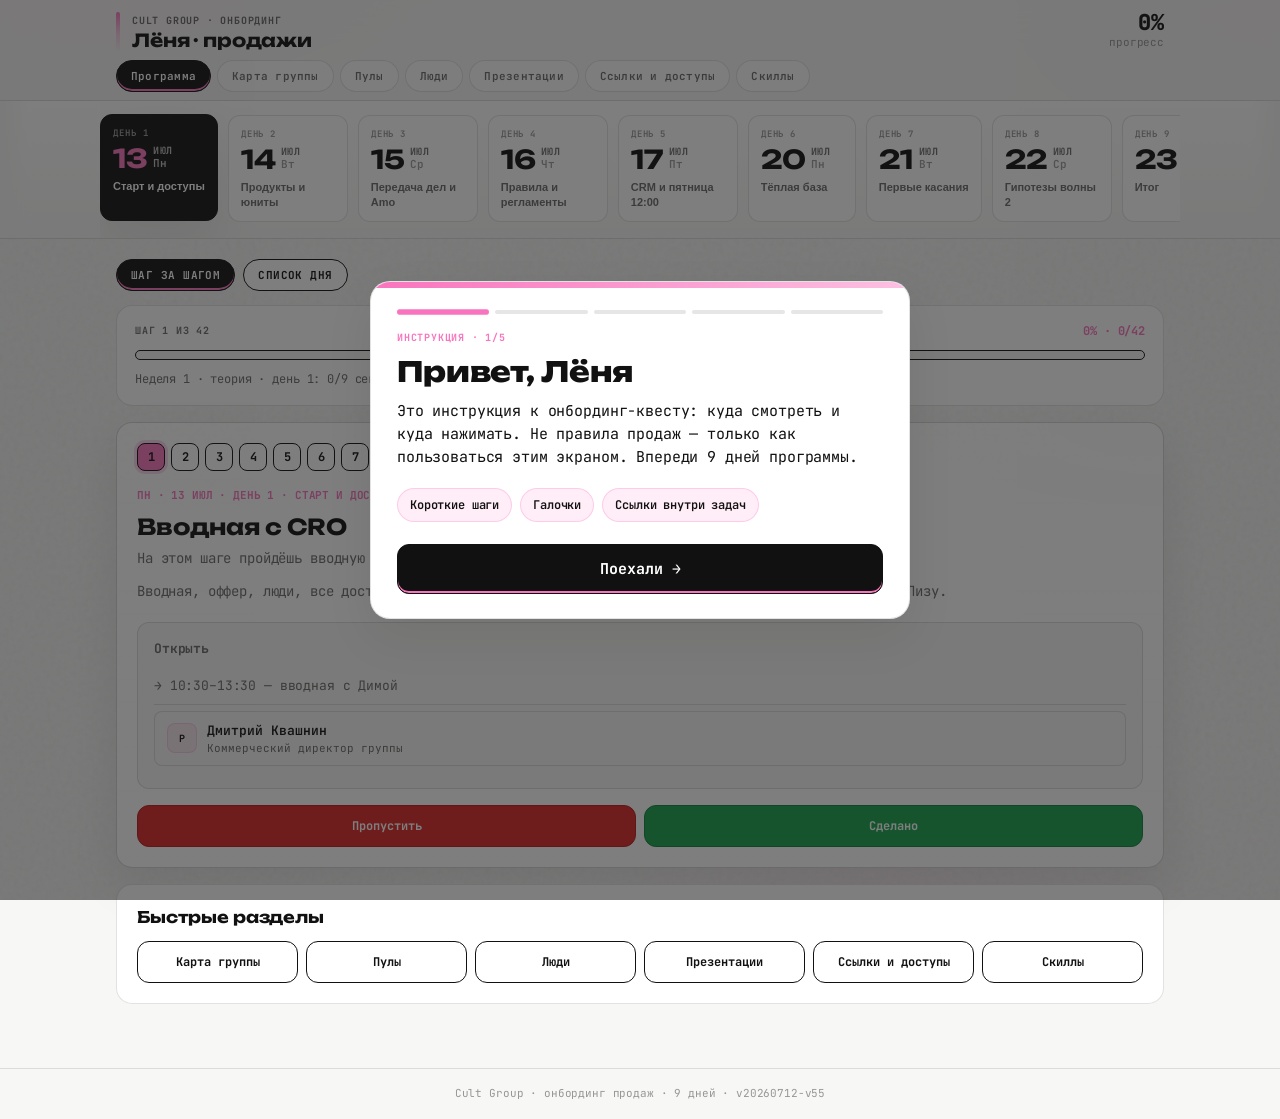
==== onboarding-leonid/index.html @ 23785da3 "Deploy Leonid sales onboarding quest (2026-07-12) Onboarding quest update — program, context, pools," ====
<!doctype html>
<html lang="ru">
<head>
  <meta charset="UTF-8" />
  <meta name="viewport" content="width=device-width, initial-scale=1" />
  <meta http-equiv="Cache-Control" content="no-cache, no-store, must-revalidate" />
  <title>Cult Group — онбординг продаж</title>
  <meta name="description" content="Онбординг продаж Cult Group: программа по дням, карта группы, люди, чаты, презентации." />
  <link rel="preconnect" href="https://fonts.googleapis.com" />
  <link rel="preconnect" href="https://fonts.gstatic.com" crossorigin />
  <link href="https://fonts.googleapis.com/css2?family=JetBrains+Mono:wght@400;500;600;700;800&family=Unbounded:wght@500;700;800&display=swap" rel="stylesheet" />
  <link rel="stylesheet" href="styles.css?v=20260712-v45" />
</head>
<body>
  <div id="loadError" class="load-error" hidden>
    Не удалось загрузить данные. Обнови страницу (Cmd+Shift+R) или напиши Диме.
  </div>

  <header class="top-bar">
    <div class="top-inner">
      <div class="brand">
        <div class="brand-gradient"></div>
        <div>
          <span class="mono-tag">Cult Group · онбординг</span>
          <h1 class="brand-title">Леонид · продажи</h1>
        </div>
      </div>
      <div class="xp-block">
        <div class="xp-num" id="xpNum">0%</div>
        <div class="xp-label">прогресс</div>
      </div>
    </div>

    <nav class="main-nav" id="mainNav" aria-label="Разделы">
      <button type="button" data-view="program" class="nav-tab active">Программа</button>
      <button type="button" data-view="map" class="nav-tab">Карта группы</button>
      <button type="button" data-view="pools" class="nav-tab">Пулы</button>
      <button type="button" data-view="people" class="nav-tab">Люди</button>
      <button type="button" data-view="decks" class="nav-tab">Презентации</button>
      <button type="button" data-view="access" class="nav-tab">Ссылки и доступы</button>
      <button type="button" data-view="skills" class="nav-tab">Скиллы</button>
    </nav>

    <div class="day-nav-wrap" id="dayNavWrap">
      <div class="day-nav" id="dayNav" aria-label="Дни программы"></div>
    </div>
  </header>

  <main class="shell" id="mainContent"></main>

  <footer class="site-footer">
    <span id="footerNote">Cult Group · v20260712-v45</span>
  </footer>

  <div class="welcome-backdrop" id="welcomeBackdrop" hidden aria-hidden="true">
    <div class="welcome-card" role="dialog" aria-labelledby="welcomeTitle" aria-describedby="welcomeBody">
      <div class="welcome-gradient"></div>
      <div class="welcome-progress" id="welcomeProgress" aria-hidden="true"></div>
      <div id="welcomeBody"></div>
      <div class="welcome-nav">
        <button type="button" class="btn welcome-back" id="welcomeBack" hidden>← Назад</button>
        <button type="button" class="btn primary welcome-go" id="welcomeGo">Поехали →</button>
      </div>
    </div>
  </div>

  <div class="modal-backdrop" id="modalBackdrop" hidden aria-hidden="true">
    <div class="modal" role="dialog" aria-modal="true" id="personModal">
      <button type="button" class="modal-close" id="modalClose" aria-label="Закрыть">×</button>
      <div id="modalBody"></div>
    </div>
  </div>

  <script src="app.js?v=20260712-v45"></script>
</body>
</html>
---- onboarding-leonid/styles.css ----
:root {
  /* Cult Group deck tokens → product UI */
  --bg: #F7F7F6;
  --ivory: #F7F7F6;
  --white: #FFFFFF;
  --graphite: #111111;
  --ink: #111111;
  --muted: rgba(17, 17, 17, 0.62);
  --tertiary: rgba(17, 17, 17, 0.42);
  --border: rgba(17, 17, 17, 0.12);
  --accent: #F974BE;
  --accent-soft: rgba(249, 116, 190, 0.12);
  --accent-mid: rgba(249, 116, 190, 0.28);
  --accent-glow: rgba(249, 116, 190, 0.22);
  /* legacy aliases → always Cult pink (not lime/purple) */
  --lime: var(--accent);
  --lavender: var(--accent);
  --ok: #1F7A4C;
  --ok-soft: rgba(31, 122, 76, 0.12);
  --warn: #9A3412;
  --shadow: 0 18px 48px rgba(17, 17, 17, 0.08);
  --shadow-sm: 0 6px 20px rgba(17, 17, 17, 0.06);
  --shadow-press: 0 2px 8px rgba(17, 17, 17, 0.08);
  --radius: 16px;
  --radius-sm: 12px;
  --ease: cubic-bezier(0.22, 1, 0.36, 1);
  --font-display: Unbounded, system-ui, sans-serif;
  --font-ui: "JetBrains Mono", ui-monospace, monospace;
}

*, *::before, *::after { box-sizing: border-box; }
html, body { margin: 0; padding: 0; }
html { scroll-behavior: smooth; }
body {
  font-family: var(--font-ui);
  font-size: 14px;
  letter-spacing: -0.01em;
  background: var(--bg);
  color: var(--ink);
  line-height: 1.55;
  min-height: 100vh;
  -webkit-font-smoothing: antialiased;
  text-rendering: optimizeLegibility;
  position: relative;
}
body::before {
  content: "";
  position: fixed;
  inset: 0;
  pointer-events: none;
  z-index: 0;
  background:
    radial-gradient(900px 480px at 8% -10%, var(--accent-glow), transparent 55%),
    radial-gradient(700px 420px at 100% 0%, rgba(249, 116, 190, 0.14), transparent 50%),
    radial-gradient(600px 400px at 70% 100%, rgba(249, 116, 190, 0.08), transparent 55%);
}
body::after {
  content: "";
  position: fixed;
  inset: 0;
  pointer-events: none;
  z-index: 0;
  opacity: 0.16;
  background-image: url("data:image/svg+xml,%3Csvg viewBox='0 0 200 200' xmlns='http://www.w3.org/2000/svg'%3E%3Cfilter id='n'%3E%3CfeTurbulence type='fractalNoise' baseFrequency='0.85' numOctaves='3' stitchTiles='stitch'/%3E%3C/filter%3E%3Crect width='100%25' height='100%25' filter='url(%23n)' opacity='0.55'/%3E%3C/svg%3E");
  mix-blend-mode: multiply;
}
.top-bar, .shell, .site-footer, .welcome-backdrop, .modal-backdrop, .load-error {
  position: relative;
  z-index: 1;
}
.shell { z-index: 1; }
.top-bar { z-index: 100; }

.mono-tag {
  font-family: var(--font-ui);
  font-size: 10px;
  font-weight: 700;
  text-transform: uppercase;
  letter-spacing: 0.08em;
  color: var(--muted);
}

.load-error {
  background: #FEE2E2;
  border-bottom: 1px solid #FECACA;
  padding: 12px 16px;
  font-size: 13px;
  text-align: center;
}

.top-bar {
  position: sticky;
  top: 0;
  z-index: 100;
  background: rgba(247, 247, 246, 0.82);
  backdrop-filter: blur(16px) saturate(1.2);
  -webkit-backdrop-filter: blur(16px) saturate(1.2);
  border-bottom: 1px solid var(--border);
  transition: box-shadow 0.2s var(--ease);
}
.top-bar.is-compact {
  box-shadow: 0 8px 24px rgba(17, 17, 17, 0.06);
}

.top-inner {
  max-width: 1080px;
  margin: 0 auto;
  padding: 12px 16px 8px;
  display: flex;
  justify-content: space-between;
  align-items: center;
  gap: 12px;
  transition: padding 0.22s var(--ease);
}

.brand { display: flex; gap: 12px; align-items: center; min-width: 0; }
.brand-gradient {
  width: 4px;
  height: 40px;
  border-radius: 4px;
  background: linear-gradient(180deg, var(--accent), rgba(249,116,190,0.35), transparent);
  flex-shrink: 0;
  transition: height 0.22s var(--ease);
}
.brand .mono-tag {
  transition: opacity 0.18s var(--ease), max-height 0.18s var(--ease), margin 0.18s var(--ease);
  display: block;
  max-height: 20px;
  overflow: hidden;
}
.brand-title {
  font-family: var(--font-display);
  font-size: clamp(15px, 3.2vw, 18px);
  font-weight: 700;
  margin: 2px 0 0;
  line-height: 1.15;
  transition: font-size 0.22s var(--ease), margin 0.22s var(--ease);
}

.xp-block { text-align: right; flex-shrink: 0; }
.xp-num {
  font-family: var(--font-ui);
  font-size: 22px;
  font-weight: 800;
  line-height: 1;
  transition: font-size 0.22s var(--ease);
}
.xp-label {
  font-size: 11px;
  color: var(--tertiary);
  transition: opacity 0.18s var(--ease), max-height 0.18s var(--ease);
  max-height: 18px;
  overflow: hidden;
}

.main-nav {
  max-width: 1080px;
  margin: 0 auto;
  padding: 0 16px 8px;
  display: flex;
  gap: 6px;
  overflow-x: auto;
  scrollbar-width: none;
  transition: padding 0.22s var(--ease);
}
.main-nav::-webkit-scrollbar { display: none; }

.nav-tab {
  flex-shrink: 0;
  border: 1px solid var(--border);
  background: rgba(255,255,255,0.72);
  color: var(--muted);
  padding: 8px 14px;
  border-radius: 999px;
  font-size: 11px;
  font-weight: 600;
  font-family: var(--font-ui);
  letter-spacing: 0.02em;
  cursor: pointer;
  transition: transform 0.16s var(--ease), box-shadow 0.16s var(--ease), background 0.16s var(--ease), padding 0.22s var(--ease);
}
.nav-tab:hover {
  transform: translateY(-1px);
  box-shadow: var(--shadow-sm);
  border-color: rgba(17,17,17,0.28);
}
.nav-tab:active { transform: translateY(0) scale(0.98); }
.nav-tab.active {
  background: var(--graphite);
  color: var(--white);
  border-color: var(--graphite);
  box-shadow: inset 0 -2px 0 var(--accent);
}

.day-nav-wrap {
  border-top: 1px solid var(--border);
  background: linear-gradient(180deg, var(--white) 0%, var(--ivory) 100%);
  position: relative;
  max-height: 140px;
  opacity: 1;
  overflow: hidden;
  transition: max-height 0.28s var(--ease), opacity 0.2s var(--ease), border-color 0.2s var(--ease);
}
.day-nav-wrap::before,
.day-nav-wrap::after {
  content: "";
  position: absolute;
  top: 0;
  bottom: 0;
  width: 28px;
  z-index: 2;
  pointer-events: none;
}
.day-nav-wrap::before {
  left: 0;
  background: linear-gradient(90deg, var(--ivory) 0%, transparent 100%);
}
.day-nav-wrap::after {
  right: 0;
  background: linear-gradient(270deg, var(--ivory) 0%, transparent 100%);
}
.day-nav-wrap[hidden] {
  display: none !important;
}
.top-bar.is-compact .day-nav-wrap:not([hidden]) {
  max-height: 0;
  opacity: 0;
  border-top-color: transparent;
  pointer-events: none;
}
.top-bar.is-compact .top-inner {
  padding: 6px 16px 2px;
}
.top-bar.is-compact .brand .mono-tag,
.top-bar.is-compact .xp-label {
  max-height: 0;
  opacity: 0;
  margin: 0;
}
.top-bar.is-compact .brand-title {
  font-size: 13px;
  margin: 0;
}
.top-bar.is-compact .brand-gradient {
  height: 18px;
}
.top-bar.is-compact .xp-num {
  font-size: 15px;
}
.top-bar.is-compact .main-nav {
  padding: 0 16px 8px;
}
.top-bar.is-compact .nav-tab {
  padding: 6px 11px;
}
.day-nav-wrap::before,
.day-nav-wrap::after {
  content: "";
  position: absolute;
  top: 0;
  bottom: 0;
  width: 28px;
  z-index: 2;
  pointer-events: none;
}
.day-nav-wrap::before {
  left: 0;
  background: linear-gradient(90deg, var(--ivory) 0%, transparent 100%);
}
.day-nav-wrap::after {
  right: 0;
  background: linear-gradient(270deg, var(--ivory) 0%, transparent 100%);
}
.day-nav {
  max-width: 1080px;
  margin: 0 auto;
  padding: 14px 16px 16px;
  display: flex;
  gap: 10px;
  overflow-x: auto;
  scroll-snap-type: x proximity;
  scrollbar-width: none;
  -webkit-overflow-scrolling: touch;
}
.day-nav::-webkit-scrollbar { display: none; }

.day-pill {
  position: relative;
  flex-shrink: 0;
  display: flex;
  flex-direction: column;
  align-items: flex-start;
  gap: 0;
  min-width: 108px;
  max-width: 120px;
  padding: 12px 12px 11px;
  border: 1px solid var(--border);
  border-radius: var(--radius-sm);
  background: var(--white);
  cursor: pointer;
  text-align: left;
  scroll-snap-align: start;
  transition: transform 0.14s ease, box-shadow 0.14s ease, border-color 0.14s ease, background 0.14s ease;
}
.day-pill:hover {
  transform: translateY(-2px);
  box-shadow: var(--shadow-sm);
  border-color: rgba(17,17,17,0.28);
}
.day-pill:focus-visible {
  outline: 2px solid var(--accent);
  outline-offset: 2px;
}
.day-pill.active {
  border-color: var(--graphite);
  background: var(--graphite);
  box-shadow: var(--shadow);
  transform: translateY(-1px);
}
.day-pill.done:not(.active) {
  border-color: color-mix(in srgb, var(--lavender) 35%, var(--border));
  background: color-mix(in srgb, var(--lavender) 6%, var(--white));
}
.day-pill-kicker {
  font-family: var(--font-ui);
  font-size: 9px;
  font-weight: 700;
  text-transform: uppercase;
  letter-spacing: 0.1em;
  color: var(--tertiary);
  margin-bottom: 6px;
}
.day-pill-date-row {
  display: flex;
  align-items: flex-end;
  gap: 6px;
  margin-bottom: 8px;
}
.day-pill-day-num {
  font-family: var(--font-display);
  font-size: 26px;
  font-weight: 700;
  line-height: 1;
  letter-spacing: -0.04em;
  color: var(--graphite);
}
.day-pill-date-meta {
  display: flex;
  flex-direction: column;
  gap: 1px;
  padding-bottom: 2px;
}
.day-pill-month {
  font-family: var(--font-ui);
  font-size: 10px;
  font-weight: 700;
  text-transform: uppercase;
  letter-spacing: 0.06em;
  color: var(--muted);
  line-height: 1.1;
}
.day-pill-weekday {
  font-family: var(--font-ui);
  font-size: 11px;
  font-weight: 600;
  color: var(--tertiary);
  line-height: 1.1;
}
.day-pill-label {
  font-size: 11px;
  font-weight: 600;
  color: var(--muted);
  line-height: 1.35;
  display: -webkit-box;
  -webkit-line-clamp: 2;
  -webkit-box-orient: vertical;
  overflow: hidden;
  width: 100%;
}
.day-pill-check {
  position: absolute;
  top: 8px;
  right: 8px;
  width: 18px;
  height: 18px;
  border-radius: 999px;
  background: var(--lavender);
  color: var(--white);
  font-size: 10px;
  font-weight: 800;
  line-height: 18px;
  text-align: center;
}
.day-pill.active .day-pill-kicker { color: color-mix(in srgb, var(--white) 55%, transparent); }
.day-pill.active .day-pill-day-num { color: var(--accent); }
.day-pill.active .day-pill-month,
.day-pill.active .day-pill-weekday { color: color-mix(in srgb, var(--white) 72%, transparent); }
.day-pill.active .day-pill-label { color: var(--white); }
.day-pill.active .day-pill-check {
  background: var(--accent);
  color: var(--white);
}
.day-pill.done:not(.active) .day-pill-day-num { color: color-mix(in srgb, var(--lavender) 80%, var(--graphite)); }

@media (max-width: 640px) {
  .day-pill {
    min-width: 96px;
    max-width: 104px;
    padding: 10px 10px 9px;
  }
  .day-pill-day-num { font-size: 22px; }
}

.shell {
  max-width: 1080px;
  margin: 0 auto;
  padding: 20px 16px 48px;
}

.card {
  background: var(--white);
  border: 1px solid var(--border);
  border-radius: var(--radius);
  padding: 20px;
  margin-bottom: 16px;
  transition: box-shadow 0.2s var(--ease), border-color 0.2s var(--ease);
}
.card-hero {
  border-color: rgba(17,17,17,0.18);
  box-shadow: var(--shadow);
  background:
    linear-gradient(180deg, rgba(255,255,255,0.92), var(--white)),
    radial-gradient(520px 180px at 100% 0%, var(--accent-soft), transparent 60%);
}
.card-title {
  font-family: var(--font-display);
  font-size: clamp(18px, 4vw, 22px);
  font-weight: 700;
  margin: 0 0 8px;
  line-height: 1.2;
}
.card-meta {
  font-family: var(--font-ui);
  font-size: 11px;
  font-weight: 700;
  color: var(--lavender);
  text-transform: uppercase;
  margin-bottom: 10px;
}
.card-intro { font-size: 14px; color: var(--muted); margin: 0 0 20px; }

.task-item {
  border: 1px solid var(--border);
  border-radius: var(--radius-sm);
  margin-bottom: 10px;
  overflow: hidden;
  background: var(--ivory);
}
.task-item.open { border-color: var(--graphite); }
.task-item.done { opacity: 0.72; }

.task-head {
  display: flex;
  align-items: flex-start;
  gap: 12px;
  padding: 14px 16px;
  cursor: pointer;
}
.task-head input[type="checkbox"] {
  margin-top: 3px;
  width: 18px;
  height: 18px;
  accent-color: var(--graphite);
  cursor: pointer;
  flex-shrink: 0;
}
.task-text { flex: 1; font-size: 14px; font-weight: 500; }
.task-item.done .task-text { text-decoration: line-through; color: var(--tertiary); }
.task-chevron {
  font-size: 11px;
  font-family: var(--font-ui);
  color: var(--lavender);
  transition: transform 0.2s;
  padding-top: 2px;
  white-space: nowrap;
  flex-shrink: 0;
}
.task-item.open .task-chevron { transform: rotate(180deg); }

.task-path {
  display: none;
  padding: 0 16px 16px 46px;
  border-top: 1px dashed var(--border);
  background: var(--white);
}
.task-item.open .task-path { display: block; }

.path-step {
  font-size: 13px;
  color: var(--muted);
  padding: 8px 0;
  border-bottom: 1px solid var(--border);
}

.path-link {
  display: flex;
  align-items: center;
  gap: 10px;
  padding: 10px 12px;
  margin: 6px 0;
  border: 1px solid var(--border);
  border-radius: 8px;
  background: var(--ivory);
  text-decoration: none;
  color: var(--graphite);
  font-size: 13px;
  font-weight: 600;
  transition: transform 0.1s, box-shadow 0.1s;
  cursor: pointer;
  width: 100%;
  text-align: left;
  font-family: inherit;
}
.path-link:hover {
  transform: translateY(-1px);
  box-shadow: var(--shadow-sm);
  border-color: rgba(17,17,17,0.28);
}
.path-link:active { transform: scale(0.99); }
.path-link .icon {
  width: 30px;
  height: 30px;
  border-radius: 8px;
  display: flex;
  align-items: center;
  justify-content: center;
  font-size: 10px;
  font-weight: 700;
  letter-spacing: 0.04em;
  text-transform: uppercase;
  flex-shrink: 0;
  background: var(--accent-soft);
  border: 1px solid var(--accent-mid);
  color: var(--ink);
  font-family: var(--font-ui);
}
.path-link .sub {
  display: block;
  font-size: 11px;
  font-weight: 400;
  color: var(--muted);
  margin-top: 2px;
}

.path-note {
  font-size: 12px;
  color: var(--muted);
  padding: 10px 12px;
  background: var(--accent-soft);
  border: 1px solid var(--accent-mid);
  border-radius: var(--radius-sm);
  margin: 6px 0;
  line-height: 1.45;
}

.nav-row { display: flex; gap: 8px; margin-top: 20px; flex-wrap: wrap; }
.btn {
  flex: 1;
  min-width: 140px;
  border: 1px solid var(--graphite);
  background: var(--white);
  color: var(--graphite);
  padding: 12px 16px;
  font-family: var(--font-ui);
  font-size: 12px;
  font-weight: 700;
  border-radius: var(--radius-sm);
  cursor: pointer;
  transition: transform 0.16s var(--ease), box-shadow 0.16s var(--ease), background 0.16s var(--ease);
}
.btn:hover:not(:disabled) {
  transform: translateY(-1px);
  box-shadow: var(--shadow-sm);
}
.btn:active:not(:disabled) { transform: scale(0.98); }
.btn.primary { background: var(--graphite); color: var(--white); box-shadow: inset 0 -2px 0 var(--accent); }
.btn.primary:hover:not(:disabled) { background: #1a1a1a; }
.btn:disabled { opacity: 0.35; cursor: not-allowed; }

.complete-banner {
  background: var(--accent-soft);
  border: 1px solid var(--accent-mid);
  border-radius: var(--radius-sm);
  padding: 14px;
  font-size: 13px;
  font-weight: 600;
  text-align: center;
  margin-top: 16px;
}

.flow-line {
  font-size: 13px;
  color: var(--muted);
  padding: 12px 16px;
  background: var(--ivory);
  border-radius: var(--radius-sm);
  margin-bottom: 16px;
  border: 1px dashed var(--border);
}

.pillar-grid {
  display: grid;
  grid-template-columns: 1fr;
  gap: 20px;
  margin-bottom: 16px;
}
@media (min-width: 768px) {
  .pillar-grid { grid-template-columns: 1fr 1fr; }
}

.pillar-block {
  border: 1px solid var(--graphite);
  border-radius: var(--radius);
  padding: 18px 16px 14px;
  background: var(--white);
  box-shadow: var(--shadow-sm);
  position: relative;
  overflow: hidden;
}
.pillar-block::before {
  content: "";
  position: absolute;
  top: 0; left: 0; right: 0;
  height: 5px;
  background: var(--pillar-color, var(--accent));
}
.pillar-title {
  font-family: var(--font-display);
  font-size: 16px;
  font-weight: 700;
  margin: 0 0 4px;
}
.pillar-tagline {
  font-family: var(--font-ui);
  font-size: 10px;
  font-weight: 700;
  text-transform: uppercase;
  letter-spacing: 0.06em;
  color: var(--muted);
  margin: 0 0 8px;
}
.pillar-desc { font-size: 12px; color: var(--muted); margin: 0 0 14px; line-height: 1.45; }
.pillar-units { margin-bottom: 8px; }
.pillar-meta {
  font-family: var(--font-ui);
  font-size: 10px;
  color: var(--tertiary);
  margin: 0;
}

.pillar-drive .btn {
  display: inline-flex;
  text-decoration: none;
}
.pillar-drive {
  font-size: 12px;
  margin: 0 0 12px;
}
.pillar-drive a { color: inherit; }
.path-link-tg {
  border-color: rgba(249, 116, 190, 0.45);
  background: rgba(249, 116, 190, 0.08);
}
.pillar-footnote {
  font-size: 11px;
  color: var(--muted);
  margin: 8px 0 0;
  line-height: 1.45;
}
.partner-map-card { margin-top: 16px; }
.map-partner-card { cursor: pointer; }

.org-grid {
  display: grid;
  grid-template-columns: repeat(auto-fill, minmax(150px, 1fr));
  gap: 12px;
  margin-bottom: 16px;
}

.org-unit {
  border: 1px solid var(--graphite);
  border-radius: var(--radius-sm);
  padding: 16px 14px;
  cursor: pointer;
  background: var(--white);
  transition: transform 0.12s, box-shadow 0.12s;
  position: relative;
  overflow: hidden;
}
.org-unit::before {
  content: "";
  position: absolute;
  top: 0; left: 0; right: 0;
  height: 4px;
  background: var(--unit-color, var(--lavender));
}
.org-unit:hover, .org-unit.selected {
  transform: translateY(-2px);
  box-shadow: var(--shadow);
}
.org-unit.selected { background: var(--ivory); }
.org-unit-name {
  font-family: var(--font-display);
  font-size: 13px;
  font-weight: 700;
  margin-bottom: 6px;
}
.org-unit-desc { font-size: 11px; color: var(--muted); line-height: 1.4; }
.org-unit-count {
  font-family: var(--font-ui);
  font-size: 10px;
  font-weight: 700;
  margin-top: 10px;
  color: var(--tertiary);
}

.filter-row { display: flex; gap: 6px; flex-wrap: wrap; margin-bottom: 16px; }
.filter-chip {
  border: 1px solid var(--border);
  background: var(--white);
  padding: 7px 12px;
  border-radius: 999px;
  font-size: 11px;
  font-weight: 600;
  cursor: pointer;
  color: var(--muted);
  font-family: var(--font-ui);
  letter-spacing: 0.02em;
  transition: transform 0.14s var(--ease), background 0.14s var(--ease);
}
.filter-chip:hover { transform: translateY(-1px); }
.filter-chip.active {
  background: var(--graphite);
  color: var(--white);
  border-color: var(--graphite);
}

.people-grid {
  display: grid;
  grid-template-columns: repeat(auto-fill, minmax(240px, 1fr));
  gap: 12px;
}

.person-card {
  border: 1px solid var(--border);
  border-radius: var(--radius-sm);
  padding: 16px;
  background: var(--white);
  cursor: pointer;
  transition: transform 0.12s, box-shadow 0.12s;
  display: flex;
  gap: 12px;
  align-items: flex-start;
}
.person-card:hover {
  transform: translate(-3px, -3px);
  box-shadow: var(--shadow-sm);
  border-color: var(--graphite);
}
.person-avatar {
  width: 44px;
  height: 44px;
  border-radius: 10px;
  background: var(--graphite);
  color: var(--accent);
  font-family: var(--font-ui);
  font-weight: 800;
  font-size: 14px;
  display: flex;
  align-items: center;
  justify-content: center;
  flex-shrink: 0;
}
.person-avatar-img,
.modal-avatar-img {
  width: 44px;
  height: 44px;
  border-radius: 10px;
  object-fit: cover;
  flex-shrink: 0;
  border: 1px solid var(--border);
  background: var(--ivory);
}
.modal-avatar-img {
  width: 56px;
  height: 56px;
  border-radius: 12px;
  margin-bottom: 12px;
}
.person-card.partner .person-avatar { background: var(--muted); color: var(--white); }
.person-name { font-weight: 700; font-size: 14px; margin-bottom: 2px; }
.person-role { font-size: 12px; color: var(--muted); line-height: 1.35; }
.person-card-body { min-width: 0; flex: 1; }
.person-contacts {
  display: flex;
  flex-direction: column;
  align-items: flex-start;
  gap: 4px;
  margin: 8px 0 6px;
}
.person-contact {
  display: inline-flex;
  align-items: center;
  max-width: 100%;
  font-family: var(--font-ui);
  font-size: 11px;
  font-weight: 600;
  line-height: 1.3;
  text-decoration: none;
  border: none;
  background: transparent;
  padding: 0;
  cursor: pointer;
  text-align: left;
  word-break: break-all;
}
.person-contact-email {
  color: var(--graphite);
  border-bottom: 1px dashed rgba(17, 17, 17, 0.35);
}
.person-contact-email:hover,
.person-contact-email.copied {
  color: var(--accent);
  border-bottom-color: var(--accent);
}
.person-contact-tg {
  color: #0A7CFF;
  border-bottom: 1px solid rgba(10, 124, 255, 0.35);
}
.person-contact-tg:hover {
  color: #005ECC;
  border-bottom-color: #005ECC;
}
.person-unit-tag {
  display: inline-block;
  font-family: var(--font-ui);
  font-size: 9px;
  font-weight: 700;
  text-transform: uppercase;
  padding: 3px 6px;
  margin-top: 6px;
  border-radius: 6px;
  border: 1px solid var(--border);
  color: var(--muted);
}
.pools-list {
  margin: 0;
  padding-left: 1.15rem;
  font-size: 14px;
  line-height: 1.55;
}
.pools-list li { margin: 4px 0; }
.pools-agency-label {
  margin: 14px 0 6px;
  font-size: 11px;
  font-weight: 700;
  text-transform: uppercase;
  letter-spacing: 0.06em;
  color: var(--muted);
}
.pools-unit-card .card-intro { margin-bottom: 10px; }

.chat-card {
  border: 1px solid var(--border);
  border-radius: var(--radius-sm);
  padding: 16px;
  margin-bottom: 10px;
  background: var(--white);
}
.chat-card.required { border-left: 4px solid var(--lavender); }
.task-group-heading {
  font-family: var(--font-ui);
  font-size: 11px;
  font-weight: 700;
  letter-spacing: 0.06em;
  text-transform: uppercase;
  color: var(--accent);
  margin: 20px 0 8px;
  padding-top: 4px;
  border-top: 1px dashed var(--border);
}
.task-group-heading:first-of-type { margin-top: 8px; border-top: none; padding-top: 0; }

.excluded-card { border-color: #3f3f46; background: linear-gradient(180deg, #1a1a22 0%, #141418 100%); }
.excluded-intro { font-size: 12px; margin: -4px 0 12px; color: var(--tertiary); }
.excluded-list { margin: 0; padding-left: 1.1rem; font-size: 13px; color: var(--muted); }
.excluded-list li { margin: 6px 0; }
.excluded-list strong { color: var(--text); font-weight: 600; }
.chat-name { font-weight: 700; font-size: 14px; }
.chat-badge {
  font-family: var(--font-ui);
  font-size: 9px;
  font-weight: 700;
  text-transform: uppercase;
  padding: 4px 8px;
  border-radius: 4px;
  background: var(--ivory);
  border: 1px solid var(--border);
  white-space: nowrap;
}
.chat-desc { font-size: 13px; color: var(--muted); margin-bottom: 10px; }
.chat-meta { font-size: 12px; color: var(--tertiary); margin-bottom: 10px; }
.chat-actions { display: flex; gap: 8px; flex-wrap: wrap; }

.deck-card {
  border: 1px solid var(--border);
  border-radius: var(--radius-sm);
  padding: 16px;
  margin-bottom: 10px;
  background: var(--white);
}
.deck-card.live { border-left: 4px solid var(--lime); }
.deck-card.request { border-left: 4px solid var(--accent); }
.deck-title { font-weight: 700; font-size: 15px; margin-bottom: 4px; }
.deck-when { font-size: 13px; color: var(--muted); margin-bottom: 10px; }

.routing-table {
  width: 100%;
  border-collapse: collapse;
  font-size: 13px;
  margin-top: 16px;
}
.routing-table th, .routing-table td {
  border: 1px solid var(--border);
  padding: 10px 12px;
  text-align: left;
}
.routing-table th {
  font-family: var(--font-ui);
  font-size: 10px;
  text-transform: uppercase;
  background: var(--ivory);
}

.modal-backdrop {
  position: fixed;
  inset: 0;
  background: rgba(20, 20, 20, 0.5);
  z-index: 200;
  display: none;
  align-items: flex-end;
  justify-content: center;
  padding: 16px;
  pointer-events: none;
}
.modal-backdrop.is-open {
  display: flex;
  pointer-events: auto;
}
.modal-backdrop[hidden] {
  display: none !important;
  pointer-events: none;
}
@media (min-width: 640px) {
  .modal-backdrop.is-open { align-items: center; }
}
.modal {
  background: var(--white);
  border: 1px solid var(--graphite);
  border-radius: var(--radius);
  box-shadow: var(--shadow);
  max-width: 480px;
  width: 100%;
  max-height: 85vh;
  overflow-y: auto;
  padding: 24px;
  position: relative;
}
.modal-close {
  position: absolute;
  top: 12px;
  right: 12px;
  width: 32px;
  height: 32px;
  border: 1px solid var(--border);
  border-radius: 8px;
  background: var(--ivory);
  font-size: 20px;
  cursor: pointer;
  line-height: 1;
  z-index: 2;
}
.modal-close:hover { background: var(--white); }

.welcome-backdrop {
  position: fixed;
  inset: 0;
  background: rgba(20, 20, 20, 0.55);
  z-index: 300;
  display: none;
  align-items: center;
  justify-content: center;
  padding: 20px 16px;
  pointer-events: none;
}
.welcome-backdrop.is-open {
  display: flex;
  pointer-events: auto;
  animation: cgFade 0.28s var(--ease);
}
.welcome-backdrop[hidden] { display: none !important; pointer-events: none; }

@keyframes cgFade {
  from { opacity: 0; }
  to { opacity: 1; }
}
@keyframes cgRise {
  from { opacity: 0; transform: translateY(12px) scale(0.98); }
  to { opacity: 1; transform: translateY(0) scale(1); }
}
.welcome-card {
  position: relative;
  background: var(--white);
  border: 1px solid var(--border);
  border-radius: calc(var(--radius) + 4px);
  box-shadow: var(--shadow);
  max-width: 540px;
  width: 100%;
  padding: 28px 26px 24px;
  overflow: hidden;
  animation: cgRise 0.34s var(--ease);
}
.welcome-gradient {
  position: absolute;
  top: 0; left: 0; right: 0;
  height: 6px;
  background: linear-gradient(90deg, var(--accent), rgba(249,116,190,0.45));
}
.welcome-progress {
  display: flex;
  gap: 6px;
  margin: 0 0 16px;
}
.welcome-dot {
  flex: 1;
  height: 4px;
  border-radius: 999px;
  background: rgba(17, 17, 17, 0.1);
  transition: background 0.2s var(--ease), transform 0.2s var(--ease);
}
.welcome-dot.done { background: rgba(249, 116, 190, 0.45); }
.welcome-dot.active {
  background: var(--accent);
  transform: scaleY(1.35);
}
.welcome-tag { margin-bottom: 10px; color: var(--accent); }
.welcome-title {
  font-family: var(--font-display);
  font-size: clamp(22px, 5vw, 28px);
  font-weight: 800;
  margin: 0 0 12px;
  line-height: 1.15;
}
.welcome-lead {
  font-size: 15px;
  color: var(--graphite);
  margin: 0 0 18px;
  line-height: 1.55;
}
.welcome-chips {
  display: flex;
  flex-wrap: wrap;
  gap: 8px;
  margin: 0 0 22px;
}
.welcome-chip {
  display: inline-flex;
  align-items: center;
  padding: 8px 12px;
  border-radius: 999px;
  border: 1px solid var(--accent-mid);
  background: var(--accent-soft);
  font-size: 12px;
  font-weight: 600;
  color: var(--ink);
  line-height: 1.35;
}
.welcome-nav {
  display: flex;
  gap: 10px;
  align-items: center;
}
.welcome-back {
  flex: 0 0 auto;
}
.welcome-go {
  flex: 1;
  font-size: 15px;
  padding: 14px 20px;
}

body.modal-open { overflow: hidden; }
.modal-avatar {
  width: 56px;
  height: 56px;
  border-radius: 12px;
  background: var(--graphite);
  color: var(--accent);
  font-family: var(--font-ui);
  font-weight: 800;
  font-size: 18px;
  display: flex;
  align-items: center;
  justify-content: center;
  margin-bottom: 12px;
}
.modal-name {
  font-family: var(--font-display);
  font-size: 18px;
  font-weight: 700;
  margin: 0 0 4px;
}
.modal-role { font-size: 13px; color: var(--muted); margin-bottom: 8px; }
.modal-lead {
  font-size: 14px;
  font-weight: 600;
  margin: 0 0 12px;
  line-height: 1.45;
}
.modal-bio {
  font-size: 13px;
  line-height: 1.55;
  margin: 0;
  color: var(--graphite);
}
.theme-tags {
  display: flex;
  flex-wrap: wrap;
  gap: 6px;
}
.theme-tag {
  display: inline-block;
  padding: 4px 8px;
  border-radius: 6px;
  font-size: 11px;
  font-family: var(--font-ui);
  background: rgba(37, 99, 235, 0.08);
  border: 1px solid rgba(37, 99, 235, 0.18);
}
.person-bio {
  font-size: 12px;
  color: var(--muted);
  margin: 4px 0 6px;
  line-height: 1.4;
}
.modal-section { margin-bottom: 16px; }
.modal-section h4 {
  font-family: var(--font-ui);
  font-size: 10px;
  font-weight: 700;
  text-transform: uppercase;
  color: var(--muted);
  margin: 0 0 8px;
}
.modal-list { margin: 0; padding-left: 18px; font-size: 13px; }
.modal-contacts { display: flex; gap: 8px; flex-wrap: wrap; }
.contact-btn {
  display: inline-flex;
  align-items: center;
  gap: 6px;
  padding: 8px 14px;
  border: 1px solid var(--graphite);
  border-radius: 8px;
  font-size: 13px;
  font-weight: 600;
  text-decoration: none;
  color: var(--graphite);
  background: var(--ivory);
}
.contact-btn.primary { background: var(--graphite); color: var(--white); }
.contact-btn .icon {
  width: 22px; height: 22px; border-radius: 6px;
  display: inline-flex; align-items: center; justify-content: center;
  font-size: 9px; font-weight: 700; letter-spacing: 0.04em;
  background: var(--accent-soft); border: 1px solid var(--accent-mid);
  color: var(--ink); font-family: var(--font-ui);
}
.contact-btn.primary .icon { background: rgba(249,116,190,0.2); border-color: rgba(249,116,190,0.45); color: #fff; }

.site-footer {
  text-align: center;
  font-size: 11px;
  color: var(--tertiary);
  padding: 16px;
  border-top: 1px solid var(--border);
}

.section-heading {
  font-family: var(--font-display);
  font-size: 16px;
  font-weight: 700;
  margin: 0 0 12px;
}

.skip-list {
  font-size: 12px;
  color: var(--tertiary);
  margin-top: 16px;
  padding: 12px;
  background: var(--ivory);
  border-radius: 8px;
}

.sales-callout {
  padding: 16px 18px;
  border-radius: var(--radius-sm);
  background: var(--accent-soft);
  border: 1px solid var(--accent-mid);
  font-size: 13px;
  line-height: 1.55;
}
.sales-callout p { margin: 0 0 8px; }
.sales-callout p:last-child { margin-bottom: 0; }
.sales-tldr-label {
  font-family: var(--font-ui);
  font-size: 10px;
  font-weight: 700;
  text-transform: uppercase;
  color: var(--lavender);
  margin: 0 0 10px;
}
.sales-tldr-list {
  margin: 12px 0 0;
  padding-left: 1.1rem;
  font-size: 13px;
  color: var(--muted);
}
.sales-tldr-list li { margin: 6px 0; }

.hint-card {
  border-color: var(--accent-mid);
  background: linear-gradient(180deg, var(--accent-soft) 0%, var(--white) 70%);
  box-shadow: var(--shadow-sm);
}
.hint-list {
  margin: 0;
  padding-left: 1.1rem;
  font-size: 13px;
  color: var(--muted);
}
.hint-list li { margin: 8px 0; }

.unit-routing-card { border-left: 3px solid var(--accent); }
.routing-threshold { font-size: 11px; color: var(--tertiary); }
.path-link.inline-person {
  display: inline-flex;
  padding: 2px 8px;
  margin: 0;
  font-size: 13px;
}
.path-note-rich {
  font-size: 12px;
  line-height: 1.45;
  padding: 10px 12px;
  background: var(--ivory);
  border-radius: 8px;
  border: 1px solid var(--border);
}
.path-note-rich p { margin: 8px 0 0; color: var(--muted); white-space: pre-wrap; }

.complete-banner-final {
  background: linear-gradient(135deg, var(--ok-soft) 0%, var(--white) 100%);
  border-color: var(--ok);
}
.complete-banner-final p { margin: 0; font-size: 14px; }

.deck-routing-first {
  margin-bottom: 16px;
  padding: 14px;
  background: var(--white);
  border: 1px solid var(--border);
  border-radius: var(--radius-sm);
}

.access-progress {
  display: flex;
  align-items: baseline;
  gap: 10px;
  margin-top: 8px;
}
.access-progress-num {
  font-family: var(--font-display);
  font-size: 28px;
  font-weight: 800;
  color: var(--accent);
}
.access-progress-label { font-size: 13px; color: var(--muted); }

.access-verify-list { display: flex; flex-direction: column; gap: 8px; }
.path-verify { margin-top: 10px; }
.access-row {
  display: flex;
  align-items: flex-start;
  gap: 10px;
  padding: 10px 12px;
  border: 1px solid var(--border);
  border-radius: 8px;
  background: var(--ivory);
  font-size: 14px;
  cursor: pointer;
}
.access-row input { margin-top: 3px; accent-color: var(--graphite); flex-shrink: 0; }

.copy-template {
  white-space: pre-wrap;
  font-family: var(--font-ui);
  font-size: 12px;
  line-height: 1.5;
  background: var(--ivory);
  border: 1px solid var(--border);
  border-radius: 8px;
  padding: 14px;
  margin: 0 0 12px;
  color: var(--muted);
  max-height: 280px;
  overflow: auto;
}

.access-sys-grid {
  display: grid;
  gap: 10px;
  grid-template-columns: repeat(auto-fill, minmax(240px, 1fr));
}
.access-sys-card {
  border: 1px solid var(--border);
  border-radius: var(--radius-sm);
  padding: 12px;
  background: var(--ivory);
}
.access-sys-name { font-weight: 600; font-size: 14px; margin-bottom: 4px; }
.access-sys-meta { font-size: 12px; color: var(--muted); margin-bottom: 10px; }

.skill-card { margin-bottom: 12px; }
.sales-mandate { font-weight: 600; }

.sales-table-wrap {
  overflow-x: auto;
  margin: 12px 0 0;
}
.sales-table {
  width: 100%;
  border-collapse: collapse;
  font-size: 13px;
}
.sales-table th,
.sales-table td {
  text-align: left;
  padding: 8px 10px;
  border-bottom: 1px solid var(--border);
  vertical-align: top;
}
.sales-table th {
  font-family: var(--font-ui);
  font-size: 10px;
  text-transform: uppercase;
  color: var(--muted);
  font-weight: 700;
}
.sales-metric.sales-warn { color: var(--warn); font-weight: 600; }

.sales-unit-card {
  border: 1px solid var(--border);
  border-left: 4px solid var(--unit-color, #666);
  border-radius: 10px;
  padding: 14px 16px;
  margin-bottom: 14px;
}
.sales-unit-head { margin-bottom: 10px; }
.sales-unit-name {
  font-family: var(--font-display);
  font-size: 15px;
  margin: 0 0 4px;
}
.sales-unit-owner { font-size: 12px; color: var(--muted); }
.sales-unit-plan { font-size: 13px; margin: 0 0 10px; line-height: 1.45; }
.sales-insights {
  margin: 10px 0 0;
  padding-left: 18px;
  font-size: 12px;
  color: var(--muted);
  line-height: 1.45;
}
.sales-insights li { margin: 4px 0; }

.pillar-footnote {
  font-size: 12px;
  color: var(--muted);
  line-height: 1.45;
  margin: 10px 0 0;
  padding: 10px 12px;
  background: var(--ivory);
  border-radius: 8px;
}

.pace-card {
  margin-bottom: 14px;
  border-left: 3px solid var(--graphite);
}
.pace-verdict {
  font-size: 13px;
  line-height: 1.5;
  margin: 10px 0 0;
}
.pace-hint {
  font-size: 12px;
  line-height: 1.45;
  color: var(--muted);
  margin: 8px 0 0;
}
.pace-muted { color: var(--tertiary); }


/* —— Quest step-by-step —— */
.quest-mode-bar {
  display: flex;
  gap: 8px;
  margin-bottom: 14px;
  flex-wrap: wrap;
}
.quest-mode-btn {
  font-family: var(--font-ui);
  font-size: 11px;
  font-weight: 700;
  text-transform: uppercase;
  letter-spacing: 0.04em;
  border: 1.5px solid var(--graphite);
  background: var(--white);
  color: var(--graphite);
  border-radius: 999px;
  padding: 8px 14px;
  cursor: pointer;
}
.quest-mode-btn {
  transition: transform 0.16s var(--ease), background 0.16s var(--ease), color 0.16s var(--ease);
  border-radius: 999px;
}
.quest-mode-btn.active {
  background: var(--graphite);
  color: var(--white);
  box-shadow: inset 0 -2px 0 var(--accent);
}
.quest-mode-btn:active { transform: scale(0.97); }
.quest-progress-card { padding: 16px 18px; }
.quest-progress-top {
  display: flex;
  justify-content: space-between;
  align-items: center;
  gap: 12px;
  margin-bottom: 10px;
}
.quest-progress-pct {
  font-family: var(--font-ui);
  font-size: 12px;
  font-weight: 700;
  color: var(--accent);
}
.quest-progress-track {
  height: 10px;
  background: var(--ivory);
  border: 1.5px solid var(--graphite);
  border-radius: 999px;
  overflow: hidden;
}
.quest-progress-fill {
  height: 100%;
  background: linear-gradient(90deg, var(--accent), #60A5FA);
  transition: width 0.35s ease;
}
.quest-progress-day {
  margin: 10px 0 0;
  font-size: 12px;
  color: var(--muted);
}
.quest-focus .quest-kicker {
  font-family: var(--font-ui);
  font-size: 11px;
  font-weight: 700;
  text-transform: uppercase;
  letter-spacing: 0.06em;
  color: var(--accent);
  margin: 0 0 6px;
}
.quest-task-title { margin-bottom: 8px; }
.quest-focus.quest-done { outline: 2px solid var(--ok); outline-offset: 2px; }
.quest-rail {
  display: flex;
  flex-wrap: wrap;
  gap: 6px;
  margin: 0 0 16px;
}
.quest-step-num {
  min-width: 28px;
  height: 28px;
  padding: 0 6px;
  border-radius: 8px;
  border: 1.5px solid var(--graphite);
  background: var(--white);
  color: var(--graphite);
  font-family: var(--font-ui);
  font-size: 12px;
  font-weight: 700;
  cursor: pointer;
  line-height: 1;
}
.quest-step-num.done {
  background: #16A34A;
  border-color: #16A34A;
  color: #fff;
}
.quest-step-num.active {
  background: var(--accent);
  border-color: var(--graphite);
  color: var(--graphite);
  box-shadow: 0 0 0 3px rgba(249, 116, 190, 0.28);
}
.quest-task-hint {
  margin: 0 0 12px;
  font-size: 14px;
  color: var(--muted);
  line-height: 1.45;
}
.task-hint {
  display: block;
  margin-top: 4px;
  font-size: 12px;
  font-weight: 400;
  color: var(--muted);
  text-decoration: none;
}
.task-item.done .task-hint { text-decoration: none; }
.quest-do-box {
  background: var(--ivory);
  border: 1.5px solid var(--border);
  border-radius: var(--radius-sm);
  padding: 16px;
  margin: 0 0 16px;
}
.quest-actions-title {
  font-size: 13px;
  margin: 0 0 8px;
  color: var(--muted);
}
.quest-actions .path-link,
.quest-actions .path-step,
.quest-actions .path-note { margin-left: 0; }
.quest-day-links { margin-top: 14px; }
.quest-decision {
  margin-top: 4px;
}
.quest-decision .btn-done,
.quest-decision .btn-skip,
.task-decision .btn-done,
.task-decision .btn-skip {
  flex: 1 1 140px;
  font-weight: 700;
  border-width: 1.5px;
}
.btn-done {
  background: #16A34A;
  border-color: #15803D;
  color: #fff;
}
.btn-done:hover,
.btn-done.is-active {
  background: #15803D;
  border-color: #166534;
  color: #fff;
}
.btn-skip {
  background: #DC2626;
  border-color: #B91C1C;
  color: #fff;
}
.btn-skip:hover {
  background: #B91C1C;
  border-color: #991B1B;
  color: #fff;
}
.task-decision {
  display: flex;
  flex-wrap: wrap;
  gap: 8px;
  padding: 0 12px 12px;
}
.quest-nav { gap: 8px; flex-wrap: wrap; }
.quest-jump-btn {
  font-size: 11px !important;
  padding: 4px 8px !important;
  flex-shrink: 0;
}
.xp-block { min-width: 72px; }
@media (max-width: 560px) {
  .quest-nav .btn { flex: 1 1 40%; }
  .quest-task-title { font-size: 1.15rem; }
}


.buddy-box,
.cadence-box,
.ok-know-box,
.preflight-card {
  margin-top: 14px;
  padding: 12px 14px;
  border-radius: var(--radius-sm);
  background: rgba(255, 255, 255, 0.55);
  border: 1px solid var(--border);
}
.buddy-box p,
.cadence-box .hint-list,
.ok-know-box .excluded-list {
  margin-top: 8px;
}
.culture-blurb {
  margin-bottom: 12px;
  font-size: 14px;
  line-height: 1.5;
}
.ok-know-box {
  margin-top: 16px;
  background: var(--accent-soft);
  border-color: var(--accent-mid);
}

@media (max-width: 720px) {
  .top-inner { padding: 12px 14px 8px; }
  .brand-title { font-size: 15px; }
  .main-nav { padding: 0 12px 6px; gap: 4px; }
  .nav-tab { padding: 6px 10px; font-size: 10px; }
  .day-nav { padding: 10px 12px 12px; gap: 8px; }
  .day-pill {
    min-width: 84px;
    max-width: 92px;
    padding: 8px 8px 8px;
  }
  .day-pill-day-num { font-size: 18px; }
  .day-pill-label { font-size: 10px; -webkit-line-clamp: 1; }
  .shell { padding-top: 12px; }
}
  *, *::before, *::after {
    animation-duration: 0.01ms !important;
    animation-iteration-count: 1 !important;
    transition-duration: 0.01ms !important;
  }
}

:focus-visible {
  outline: 2px solid var(--accent);
  outline-offset: 2px;
}
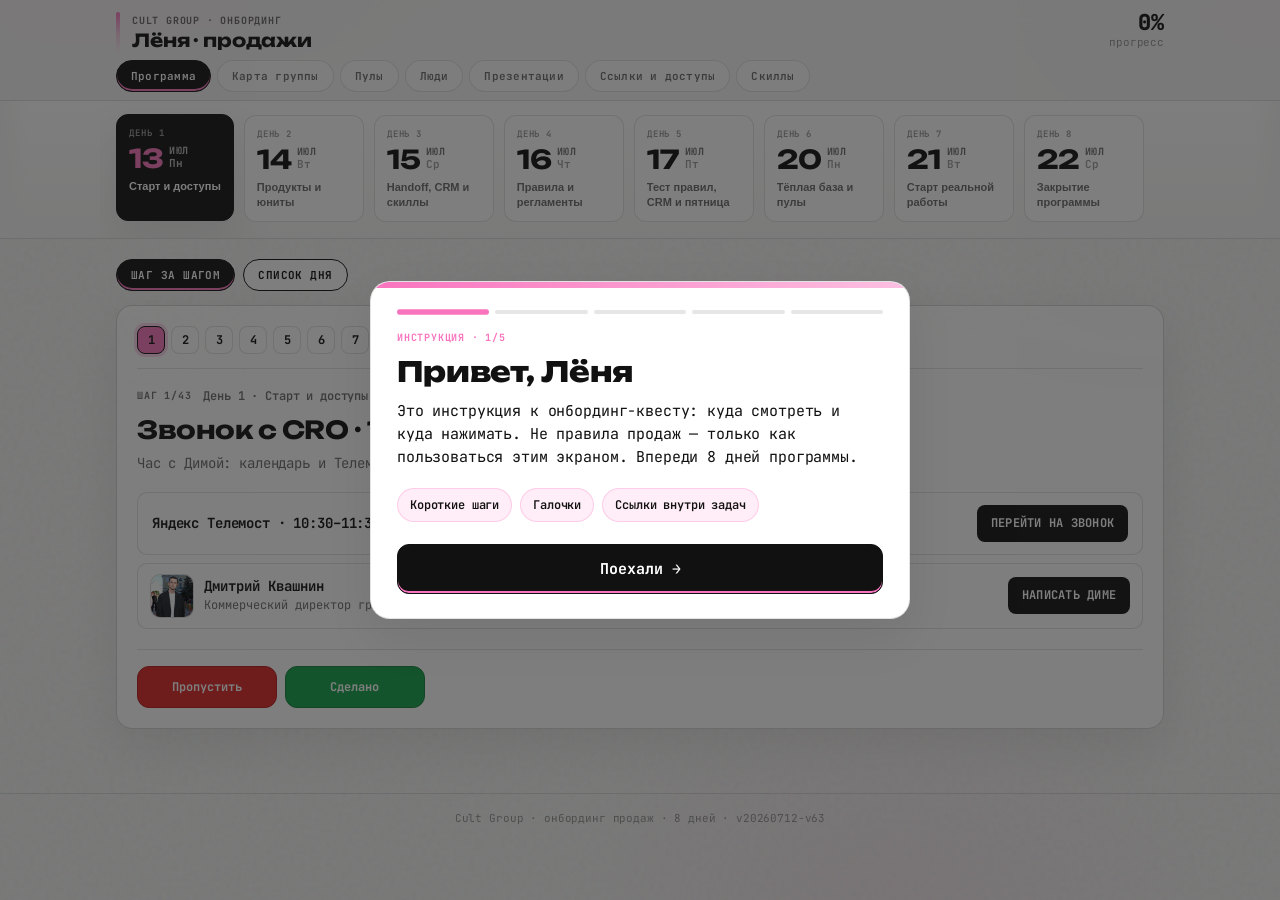
==== commit b98d5534: "Deploy Leonid sales onboarding quest (2026-07-12) Onboarding quest update — program, context, pools," ====
--- a/onboarding-leonid/index.html
+++ b/onboarding-leonid/index.html
@@ -9,7 +9,7 @@
   <link rel="preconnect" href="https://fonts.googleapis.com" />
   <link rel="preconnect" href="https://fonts.gstatic.com" crossorigin />
   <link href="https://fonts.googleapis.com/css2?family=JetBrains+Mono:wght@400;500;600;700;800&family=Unbounded:wght@500;700;800&display=swap" rel="stylesheet" />
-  <link rel="stylesheet" href="styles.css?v=20260712-v45" />
+  <link rel="stylesheet" href="styles.css?v=20260712-v63" />
 </head>
 <body>
   <div id="loadError" class="load-error" hidden>
@@ -64,6 +64,18 @@
     </div>
   </div>
 
+  <div class="welcome-backdrop grad-backdrop" id="gradBackdrop" hidden aria-hidden="true">
+    <div class="welcome-card grad-card" role="dialog" aria-labelledby="gradTitle" aria-describedby="gradBody">
+      <div class="welcome-gradient grad-gradient"></div>
+      <div class="welcome-progress" id="gradProgress" aria-hidden="true"></div>
+      <div id="gradBody"></div>
+      <div class="welcome-nav">
+        <button type="button" class="btn welcome-back" id="gradBack" hidden>← Назад</button>
+        <button type="button" class="btn primary welcome-go" id="gradGo">Дальше →</button>
+      </div>
+    </div>
+  </div>
+
   <div class="modal-backdrop" id="modalBackdrop" hidden aria-hidden="true">
     <div class="modal" role="dialog" aria-modal="true" id="personModal">
       <button type="button" class="modal-close" id="modalClose" aria-label="Закрыть">×</button>
@@ -71,6 +83,6 @@
     </div>
   </div>
 
-  <script src="app.js?v=20260712-v45"></script>
+  <script src="app.js?v=20260712-v63"></script>
 </body>
 </html>
--- a/onboarding-leonid/styles.css
+++ b/onboarding-leonid/styles.css
@@ -505,26 +505,181 @@
 .path-link {
   display: flex;
   align-items: center;
-  gap: 10px;
-  padding: 10px 12px;
-  margin: 6px 0;
-  border: 1px solid var(--border);
-  border-radius: 8px;
-  background: var(--ivory);
+  gap: 14px;
+  padding: 12px 14px;
+  margin: 0;
+  border: 1px solid var(--border);
+  border-radius: 10px;
+  background: var(--white);
   text-decoration: none;
   color: var(--graphite);
   font-size: 13px;
   font-weight: 600;
-  transition: transform 0.1s, box-shadow 0.1s;
+  transition: transform 0.12s var(--ease), box-shadow 0.12s var(--ease), border-color 0.12s;
   cursor: pointer;
   width: 100%;
   text-align: left;
   font-family: inherit;
 }
+.path-block {
+  margin: 0 0 18px;
+}
+.path-block:last-child { margin-bottom: 0; }
+.path-block-title {
+  margin: 0 0 8px;
+  font-family: var(--font-ui);
+  font-size: 11px;
+  font-weight: 700;
+  text-transform: uppercase;
+  letter-spacing: 0.06em;
+  color: var(--tertiary);
+  line-height: 1.35;
+}
+.path-block-list {
+  display: flex;
+  flex-direction: column;
+  gap: 8px;
+}
+.path-block-note-only .path-callout {
+  margin-top: 0;
+}
+.contact-card {
+  display: flex;
+  align-items: center;
+  gap: 10px;
+  padding: 10px 12px;
+  border: 1px solid var(--border);
+  border-radius: 10px;
+  background: var(--white);
+}
+.contact-card-main {
+  display: flex;
+  align-items: center;
+  gap: 10px;
+  flex: 1;
+  min-width: 0;
+  border: 0;
+  background: transparent;
+  padding: 0;
+  cursor: pointer;
+  text-align: left;
+  font-family: inherit;
+  color: inherit;
+}
+.contact-card-text {
+  display: flex;
+  flex-direction: column;
+  gap: 2px;
+  min-width: 0;
+}
+.contact-card-name {
+  font-size: 14px;
+  font-weight: 650;
+  line-height: 1.25;
+}
+.contact-card-role {
+  font-size: 12px;
+  color: var(--muted);
+  line-height: 1.3;
+}
+.contact-card-cta {
+  flex-shrink: 0;
+  padding: 9px 14px;
+  border-radius: 8px;
+  background: var(--graphite);
+  color: #fff;
+  font-size: 12px;
+  font-weight: 700;
+  text-decoration: none;
+  text-transform: uppercase;
+  letter-spacing: 0.02em;
+}
+.contact-card-cta:hover { background: #000; color: #fff; }
+.path-questions {
+  margin: 4px 0 0;
+  padding: 0 0 0 1.25rem;
+  display: flex;
+  flex-direction: column;
+  gap: 8px;
+}
+.path-questions li {
+  font-size: 13px;
+  line-height: 1.45;
+  color: var(--ink);
+}
+.path-people-embed { margin: 0; }
+.path-people-embed .people-grid { margin-top: 8px; }
+.path-people-embed .path-block-title { margin-bottom: 4px; }
+.path-callout {
+  margin: 0;
+  padding: 10px 12px;
+  border-left: 3px solid var(--accent-mid);
+  background: var(--accent-soft);
+  border-radius: 0 8px 8px 0;
+  font-size: 13px;
+  font-weight: 500;
+  color: var(--graphite);
+  line-height: 1.45;
+}
+.path-link-cta {
+  justify-content: space-between;
+}
+.path-link-flat {
+  justify-content: space-between;
+  align-items: center;
+  text-decoration: none;
+  color: inherit;
+}
+.path-link-flat .path-link-title {
+  flex: 1;
+  min-width: 0;
+}
+.path-link-flat-arrow {
+  flex-shrink: 0;
+  font-size: 16px;
+  font-weight: 600;
+  color: var(--muted);
+  margin-left: 10px;
+}
+.path-link-flat:hover .path-link-flat-arrow { color: var(--ink); }
+.path-link-main {
+  display: flex;
+  flex-direction: column;
+  gap: 3px;
+  min-width: 0;
+  flex: 1;
+}
+.path-link-title {
+  font-size: 14px;
+  font-weight: 650;
+  line-height: 1.3;
+  color: var(--ink);
+}
+.path-link-sub {
+  display: block;
+  font-size: 12px;
+  font-weight: 500;
+  color: var(--muted);
+  line-height: 1.35;
+}
+.path-link-action {
+  flex-shrink: 0;
+  padding: 9px 14px;
+  border-radius: 8px;
+  background: var(--graphite);
+  color: #fff;
+  font-size: 12px;
+  font-weight: 700;
+  letter-spacing: 0.02em;
+  text-transform: uppercase;
+}
+.path-link-cta:hover .path-link-action {
+  background: #000;
+}
 .path-link:hover {
   transform: translateY(-1px);
   box-shadow: var(--shadow-sm);
-  border-color: rgba(17,17,17,0.28);
+  border-color: rgba(17,17,17,0.22);
 }
 .path-link:active { transform: scale(0.99); }
 .path-link .icon {
@@ -555,6 +710,40 @@
 .path-note {
   font-size: 12px;
   color: var(--muted);
+}
+.quiz-wrap { margin-top: 8px; display: flex; flex-direction: column; gap: 12px; }
+.quiz-q {
+  border: 1px solid var(--border);
+  border-radius: 10px;
+  padding: 12px;
+  margin: 0;
+  background: var(--white, #fff);
+}
+.quiz-q legend {
+  font-size: 13px;
+  font-weight: 650;
+  padding: 0 4px;
+}
+.quiz-option {
+  display: flex;
+  gap: 8px;
+  align-items: flex-start;
+  font-size: 13px;
+  margin: 6px 0;
+  cursor: pointer;
+}
+.quiz-option input { margin-top: 3px; }
+.quiz-feedback { margin-top: 8px; font-size: 12px; line-height: 1.45; padding: 8px 10px; border-radius: 8px; }
+.quiz-ok { background: rgba(31,122,76,0.1); color: #1F7A4C; }
+.quiz-bad { background: rgba(154,52,18,0.1); color: #9A3412; }
+.quiz-source { display: block; margin-top: 4px; opacity: 0.9; }
+.quiz-explain { display: block; margin-top: 4px; }
+.quiz-result { padding: 12px; border-radius: 10px; font-size: 14px; }
+.quiz-gate-hint { color: #9A3412; font-weight: 600; }
+.faq-list { display: flex; flex-direction: column; gap: 12px; margin-top: 8px; }
+.faq-q { margin: 0 0 4px; font-size: 14px; }
+.faq-a { margin: 0; font-size: 13px; color: var(--muted); line-height: 1.45; }
+.btn:disabled { opacity: 0.45; cursor: not-allowed; }
   padding: 10px 12px;
   background: var(--accent-soft);
   border: 1px solid var(--accent-mid);
@@ -1099,6 +1288,23 @@
   padding: 14px 20px;
 }
 
+.grad-backdrop {
+  z-index: 310;
+}
+.grad-card {
+  border-color: rgba(249, 116, 190, 0.35);
+  box-shadow: 0 24px 64px rgba(20, 20, 20, 0.28), 0 0 0 1px rgba(249, 116, 190, 0.12);
+}
+.grad-gradient {
+  background:
+    radial-gradient(ellipse 80% 60% at 20% 0%, rgba(249, 116, 190, 0.28), transparent 55%),
+    radial-gradient(ellipse 70% 50% at 90% 100%, rgba(90, 140, 255, 0.18), transparent 50%);
+}
+.grad-tag {
+  color: var(--accent);
+  letter-spacing: 0.04em;
+}
+
 body.modal-open { overflow: hidden; }
 .modal-avatar {
   width: 56px;
@@ -1337,6 +1543,21 @@
   padding: 12px;
   background: var(--ivory);
 }
+.access-sys-card-flat {
+  display: flex;
+  align-items: center;
+  justify-content: space-between;
+  gap: 10px;
+  text-decoration: none;
+  color: inherit;
+  transition: transform 0.12s ease, box-shadow 0.12s ease;
+}
+.access-sys-card-flat:hover {
+  transform: translateY(-1px);
+  box-shadow: var(--shadow-sm);
+  border-color: rgba(17,17,17,0.22);
+}
+.access-sys-card-flat .access-sys-name { margin-bottom: 0; }
 .access-sys-name { font-weight: 600; font-size: 14px; margin-bottom: 4px; }
 .access-sys-meta { font-size: 12px; color: var(--muted); margin-bottom: 10px; }
 
@@ -1490,20 +1711,41 @@
   color: var(--accent);
   margin: 0 0 6px;
 }
-.quest-task-title { margin-bottom: 8px; }
+.quest-task-title {
+  margin: 0 0 8px;
+  font-family: var(--font-display);
+  font-size: clamp(1.25rem, 2.5vw, 1.55rem);
+  line-height: 1.2;
+  letter-spacing: -0.02em;
+}
 .quest-focus.quest-done { outline: 2px solid var(--ok); outline-offset: 2px; }
+.quest-focus-head { margin: 0 0 18px; }
+.quest-focus-meta {
+  display: flex;
+  flex-wrap: wrap;
+  align-items: center;
+  gap: 8px 12px;
+  margin: 0 0 10px;
+}
+.quest-focus-day {
+  font-size: 12px;
+  font-weight: 600;
+  color: var(--muted);
+}
 .quest-rail {
   display: flex;
   flex-wrap: wrap;
   gap: 6px;
-  margin: 0 0 16px;
+  margin: 0 0 18px;
+  padding-bottom: 14px;
+  border-bottom: 1px solid var(--border);
 }
 .quest-step-num {
   min-width: 28px;
   height: 28px;
   padding: 0 6px;
   border-radius: 8px;
-  border: 1.5px solid var(--graphite);
+  border: 1.5px solid var(--border);
   background: var(--white);
   color: var(--graphite);
   font-family: var(--font-ui);
@@ -1524,10 +1766,11 @@
   box-shadow: 0 0 0 3px rgba(249, 116, 190, 0.28);
 }
 .quest-task-hint {
-  margin: 0 0 12px;
+  margin: 0;
   font-size: 14px;
   color: var(--muted);
-  line-height: 1.45;
+  line-height: 1.5;
+  max-width: 42rem;
 }
 .task-hint {
   display: block;
@@ -1539,11 +1782,11 @@
 }
 .task-item.done .task-hint { text-decoration: none; }
 .quest-do-box {
-  background: var(--ivory);
-  border: 1.5px solid var(--border);
-  border-radius: var(--radius-sm);
-  padding: 16px;
-  margin: 0 0 16px;
+  background: transparent;
+  border: none;
+  border-radius: 0;
+  padding: 0;
+  margin: 0 0 20px;
 }
 .quest-actions-title {
   font-size: 13px;
@@ -1553,9 +1796,19 @@
 .quest-actions .path-link,
 .quest-actions .path-step,
 .quest-actions .path-note { margin-left: 0; }
-.quest-day-links { margin-top: 14px; }
+.quest-day-links {
+  margin-top: 16px;
+  padding-top: 14px;
+  border-top: 1px solid var(--border);
+}
+.task-path {
+  display: block;
+  padding: 12px 0 4px;
+}
 .quest-decision {
   margin-top: 4px;
+  padding-top: 16px;
+  border-top: 1px solid var(--border);
 }
 .quest-decision .btn-done,
 .quest-decision .btn-skip,
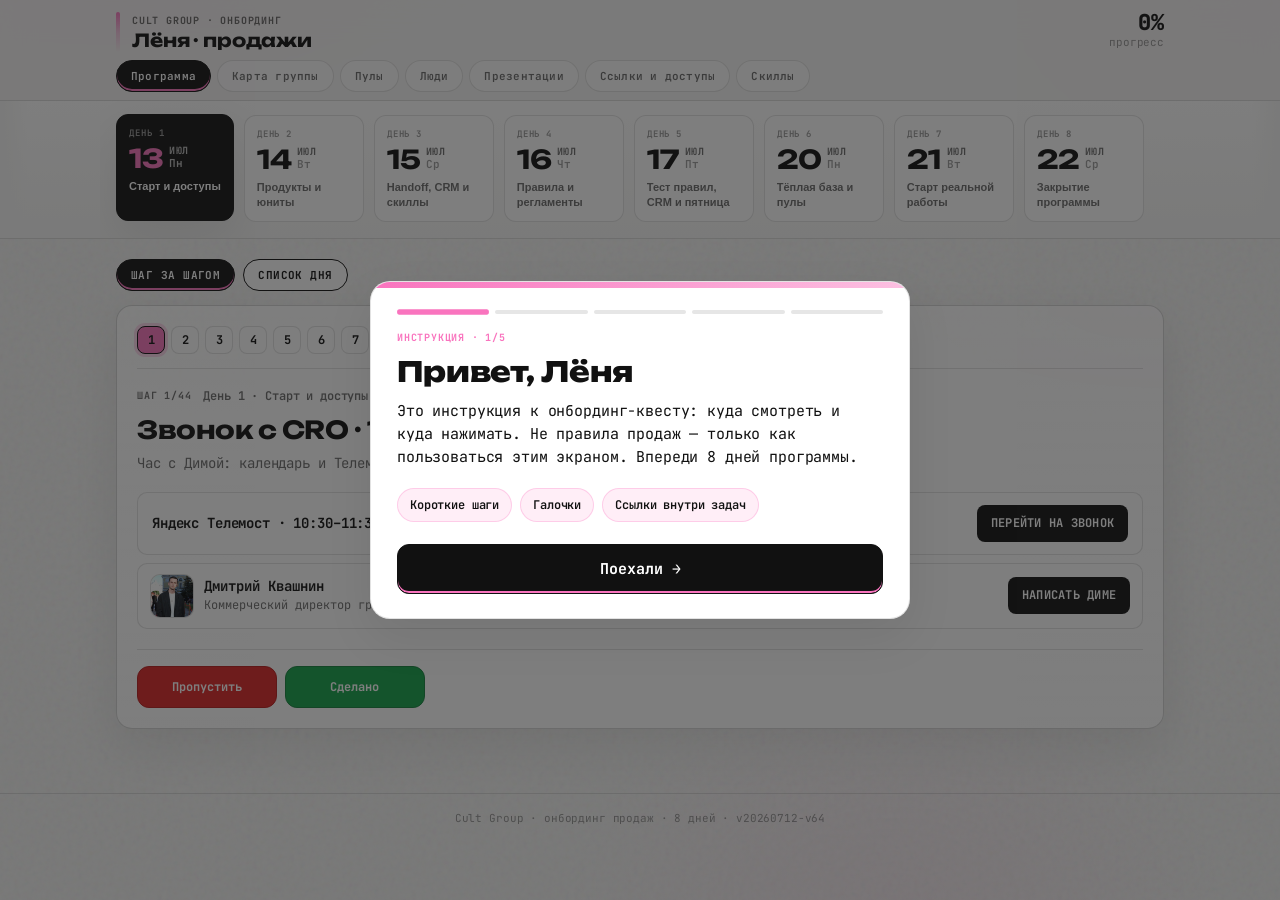
==== commit 4bd28dac: "Deploy Leonid sales onboarding quest (2026-07-12) Onboarding quest update — program, context, pools," ====
--- a/onboarding-leonid/index.html
+++ b/onboarding-leonid/index.html
@@ -9,7 +9,7 @@
   <link rel="preconnect" href="https://fonts.googleapis.com" />
   <link rel="preconnect" href="https://fonts.gstatic.com" crossorigin />
   <link href="https://fonts.googleapis.com/css2?family=JetBrains+Mono:wght@400;500;600;700;800&family=Unbounded:wght@500;700;800&display=swap" rel="stylesheet" />
-  <link rel="stylesheet" href="styles.css?v=20260712-v63" />
+  <link rel="stylesheet" href="styles.css?v=20260712-v64" />
 </head>
 <body>
   <div id="loadError" class="load-error" hidden>
@@ -83,6 +83,6 @@
     </div>
   </div>
 
-  <script src="app.js?v=20260712-v63"></script>
+  <script src="app.js?v=20260712-v64"></script>
 </body>
 </html>
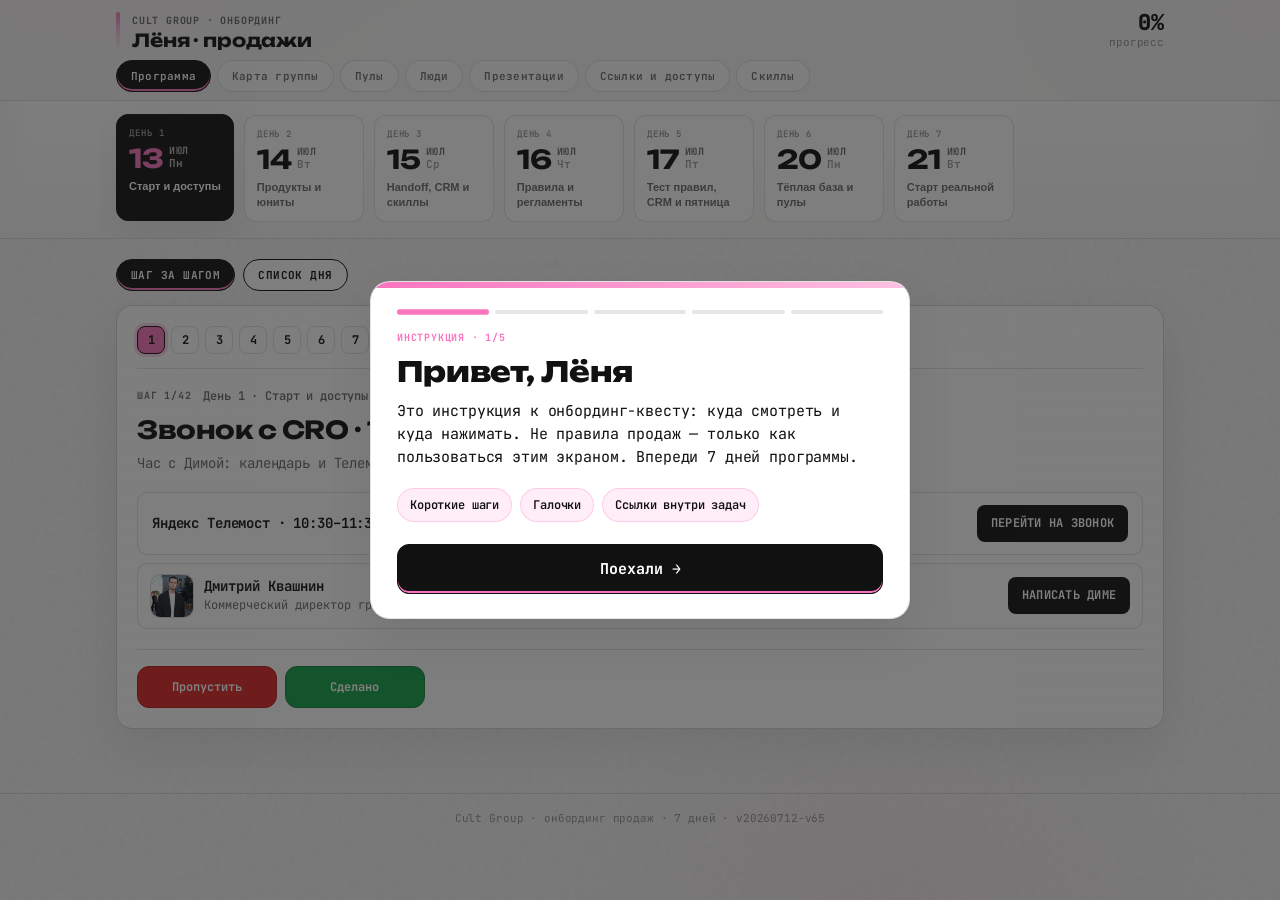
==== commit 71bbe64f: "Deploy Leonid sales onboarding quest (2026-07-12) Onboarding quest update — program, context, pools," ====
--- a/onboarding-leonid/index.html
+++ b/onboarding-leonid/index.html
@@ -9,7 +9,7 @@
   <link rel="preconnect" href="https://fonts.googleapis.com" />
   <link rel="preconnect" href="https://fonts.gstatic.com" crossorigin />
   <link href="https://fonts.googleapis.com/css2?family=JetBrains+Mono:wght@400;500;600;700;800&family=Unbounded:wght@500;700;800&display=swap" rel="stylesheet" />
-  <link rel="stylesheet" href="styles.css?v=20260712-v64" />
+  <link rel="stylesheet" href="styles.css?v=20260712-v65" />
 </head>
 <body>
   <div id="loadError" class="load-error" hidden>
@@ -83,6 +83,6 @@
     </div>
   </div>
 
-  <script src="app.js?v=20260712-v64"></script>
+  <script src="app.js?v=20260712-v65"></script>
 </body>
 </html>
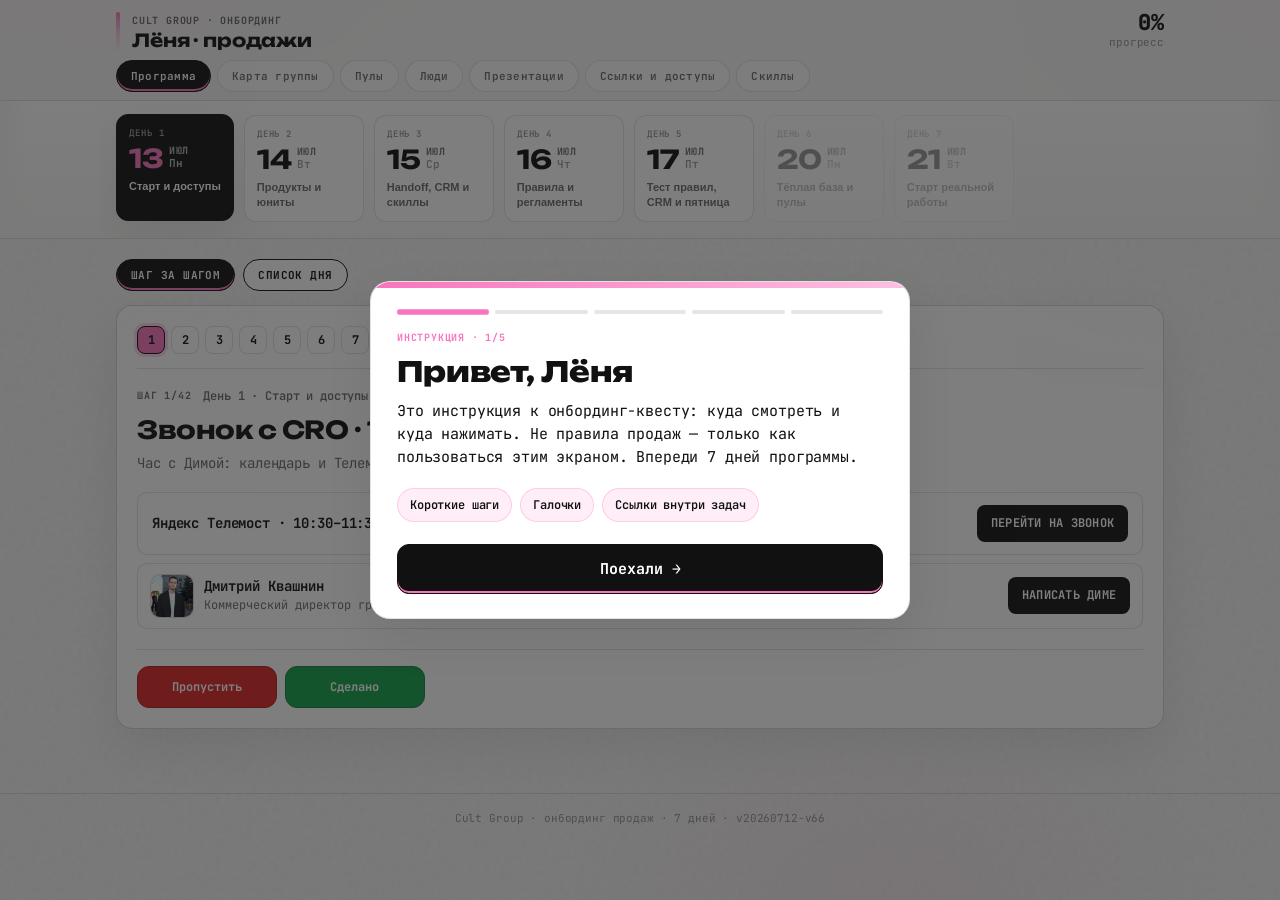
==== commit cf88269d: "Deploy Leonid sales onboarding quest (2026-07-12) Onboarding quest update — program, context, pools," ====
--- a/onboarding-leonid/index.html
+++ b/onboarding-leonid/index.html
@@ -9,7 +9,7 @@
   <link rel="preconnect" href="https://fonts.googleapis.com" />
   <link rel="preconnect" href="https://fonts.gstatic.com" crossorigin />
   <link href="https://fonts.googleapis.com/css2?family=JetBrains+Mono:wght@400;500;600;700;800&family=Unbounded:wght@500;700;800&display=swap" rel="stylesheet" />
-  <link rel="stylesheet" href="styles.css?v=20260712-v65" />
+  <link rel="stylesheet" href="styles.css?v=20260712-v66" />
 </head>
 <body>
   <div id="loadError" class="load-error" hidden>
@@ -76,6 +76,16 @@
     </div>
   </div>
 
+  <div class="welcome-backdrop day-done-backdrop" id="dayDoneBackdrop" hidden aria-hidden="true">
+    <div class="welcome-card day-done-card" role="dialog" aria-labelledby="dayDoneTitle" aria-describedby="dayDoneBody">
+      <div class="welcome-gradient day-done-gradient"></div>
+      <div id="dayDoneBody"></div>
+      <div class="welcome-nav">
+        <button type="button" class="btn primary welcome-go" id="dayDoneGo">Отлично →</button>
+      </div>
+    </div>
+  </div>
+
   <div class="modal-backdrop" id="modalBackdrop" hidden aria-hidden="true">
     <div class="modal" role="dialog" aria-modal="true" id="personModal">
       <button type="button" class="modal-close" id="modalClose" aria-label="Закрыть">×</button>
@@ -83,6 +93,6 @@
     </div>
   </div>
 
-  <script src="app.js?v=20260712-v65"></script>
+  <script src="app.js?v=20260712-v66"></script>
 </body>
 </html>
--- a/onboarding-leonid/styles.css
+++ b/onboarding-leonid/styles.css
@@ -321,6 +321,15 @@
   border-color: color-mix(in srgb, var(--lavender) 35%, var(--border));
   background: color-mix(in srgb, var(--lavender) 6%, var(--white));
 }
+.day-pill.locked {
+  opacity: 0.42;
+  filter: grayscale(0.3);
+  cursor: not-allowed;
+}
+.day-pill.locked:hover {
+  transform: none;
+  box-shadow: none;
+}
 .day-pill-kicker {
   font-family: var(--font-ui);
   font-size: 9px;
@@ -1305,6 +1314,22 @@
   letter-spacing: 0.04em;
 }
 
+.day-done-backdrop {
+  z-index: 320;
+}
+.day-done-card {
+  border-color: rgba(90, 140, 255, 0.28);
+  text-align: center;
+}
+.day-done-gradient {
+  background:
+    radial-gradient(ellipse 80% 60% at 50% 0%, rgba(90, 140, 255, 0.22), transparent 55%),
+    radial-gradient(ellipse 70% 50% at 80% 100%, rgba(249, 116, 190, 0.16), transparent 50%);
+}
+.day-done-card .welcome-title {
+  margin-bottom: 8px;
+}
+
 body.modal-open { overflow: hidden; }
 .modal-avatar {
   width: 56px;
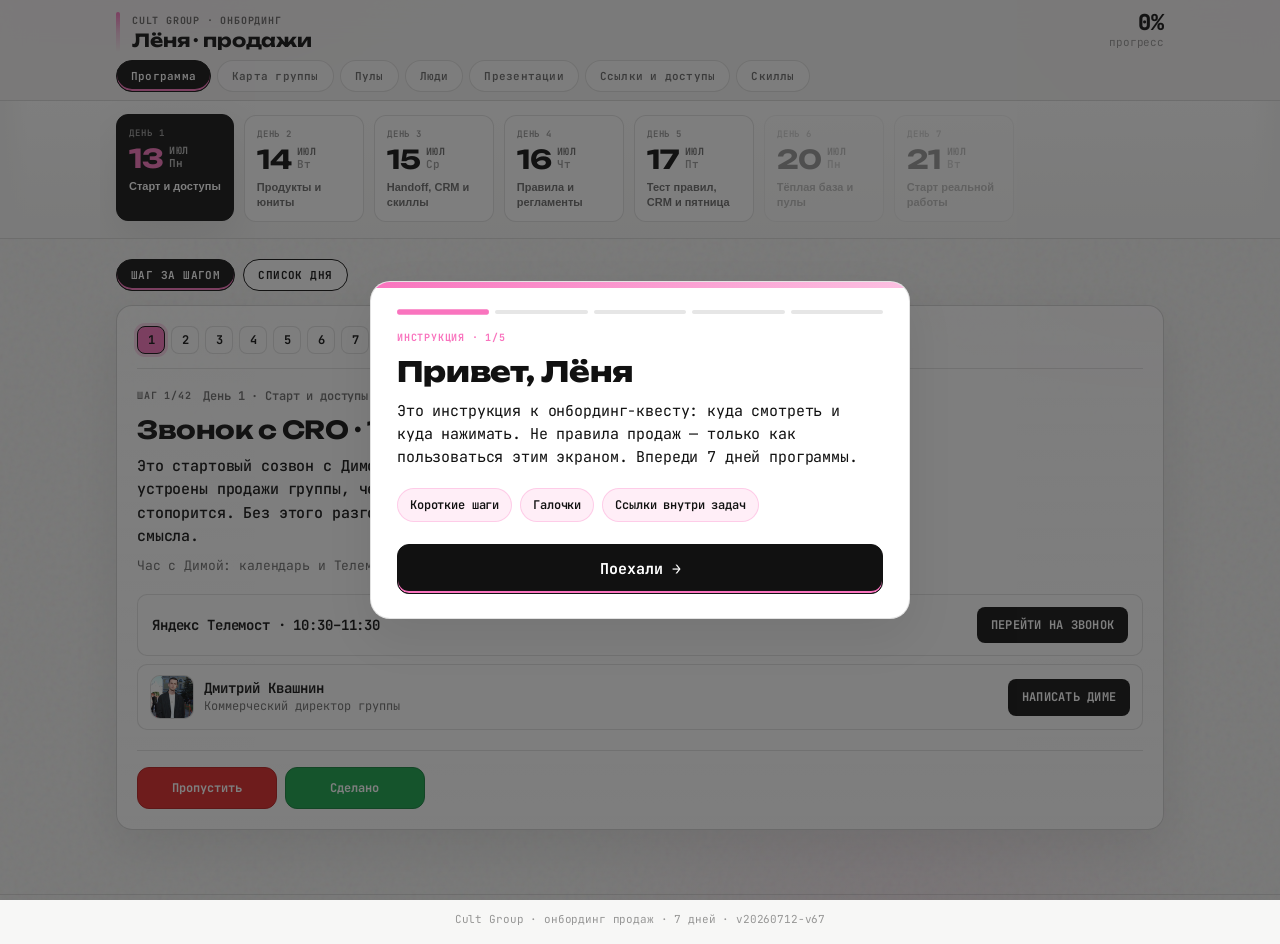
==== commit b4b1f944: "Deploy Leonid sales onboarding quest (2026-07-12) Onboarding quest update — program, context, pools," ====
--- a/onboarding-leonid/index.html
+++ b/onboarding-leonid/index.html
@@ -9,7 +9,7 @@
   <link rel="preconnect" href="https://fonts.googleapis.com" />
   <link rel="preconnect" href="https://fonts.gstatic.com" crossorigin />
   <link href="https://fonts.googleapis.com/css2?family=JetBrains+Mono:wght@400;500;600;700;800&family=Unbounded:wght@500;700;800&display=swap" rel="stylesheet" />
-  <link rel="stylesheet" href="styles.css?v=20260712-v66" />
+  <link rel="stylesheet" href="styles.css?v=20260712-v67" />
 </head>
 <body>
   <div id="loadError" class="load-error" hidden>
@@ -93,6 +93,6 @@
     </div>
   </div>
 
-  <script src="app.js?v=20260712-v66"></script>
+  <script src="app.js?v=20260712-v67"></script>
 </body>
 </html>
--- a/onboarding-leonid/styles.css
+++ b/onboarding-leonid/styles.css
@@ -1790,12 +1790,29 @@
   color: var(--graphite);
   box-shadow: 0 0 0 3px rgba(249, 116, 190, 0.28);
 }
+.quest-task-why {
+  margin: 10px 0 0;
+  font-size: 15px;
+  font-weight: 500;
+  color: var(--graphite);
+  line-height: 1.55;
+  max-width: 42rem;
+}
 .quest-task-hint {
-  margin: 0;
-  font-size: 14px;
+  margin: 8px 0 0;
+  font-size: 13px;
   color: var(--muted);
   line-height: 1.5;
   max-width: 42rem;
+}
+.task-why {
+  display: block;
+  margin-top: 6px;
+  font-size: 13px;
+  font-weight: 500;
+  color: var(--graphite);
+  line-height: 1.45;
+  text-decoration: none;
 }
 .task-hint {
   display: block;
@@ -1805,7 +1822,8 @@
   color: var(--muted);
   text-decoration: none;
 }
-.task-item.done .task-hint { text-decoration: none; }
+.task-item.done .task-hint,
+.task-item.done .task-why { text-decoration: none; }
 .quest-do-box {
   background: transparent;
   border: none;
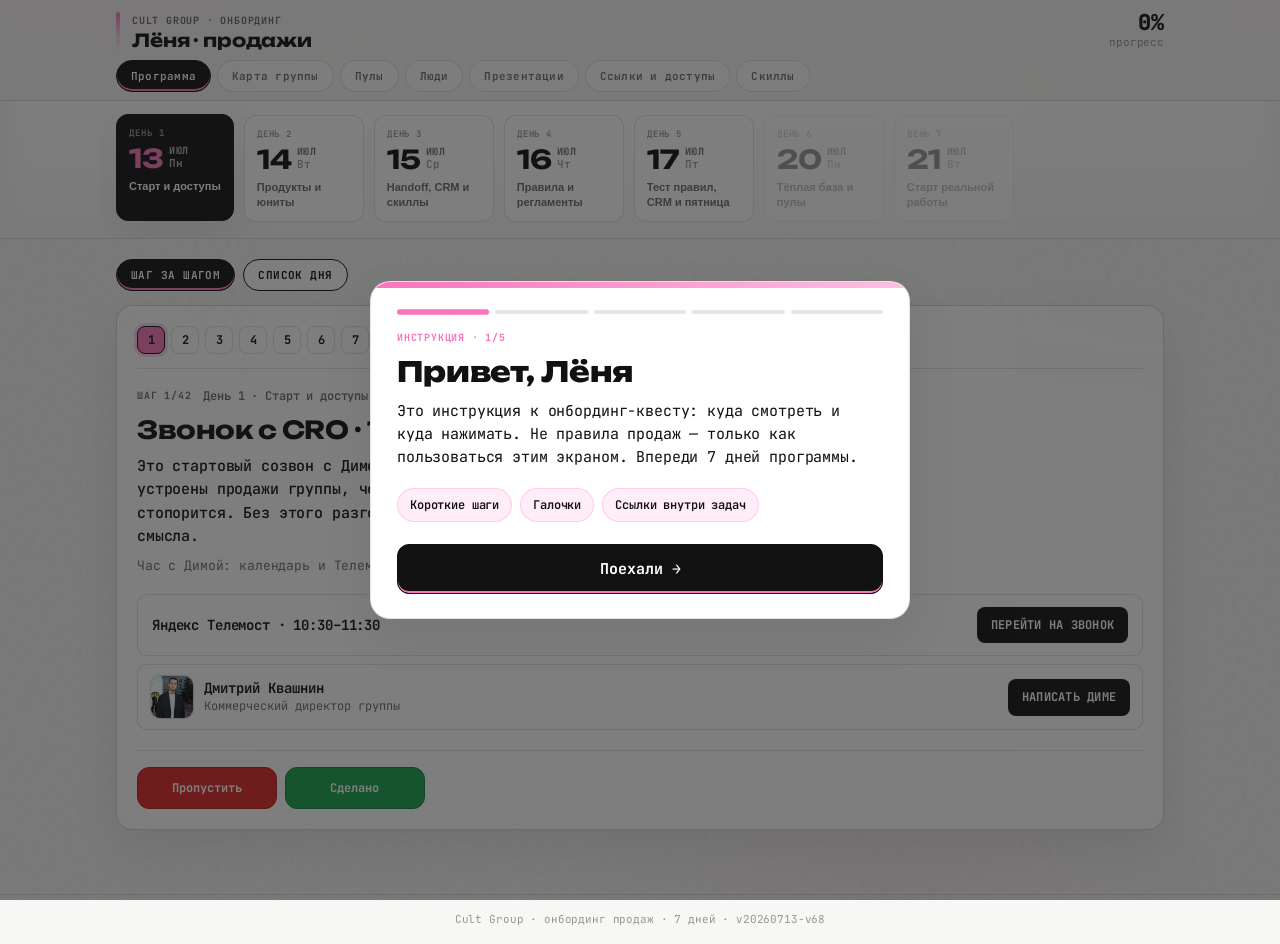
==== commit 0e0ff42c: "Onboarding: drop extra Drive folders + CRO chat Remove Культ-группа / Коммерция / Cult legacy links " ====
--- a/onboarding-leonid/index.html
+++ b/onboarding-leonid/index.html
@@ -9,7 +9,7 @@
   <link rel="preconnect" href="https://fonts.googleapis.com" />
   <link rel="preconnect" href="https://fonts.gstatic.com" crossorigin />
   <link href="https://fonts.googleapis.com/css2?family=JetBrains+Mono:wght@400;500;600;700;800&family=Unbounded:wght@500;700;800&display=swap" rel="stylesheet" />
-  <link rel="stylesheet" href="styles.css?v=20260712-v67" />
+  <link rel="stylesheet" href="styles.css?v=20260713-v68" />
 </head>
 <body>
   <div id="loadError" class="load-error" hidden>
@@ -93,6 +93,6 @@
     </div>
   </div>
 
-  <script src="app.js?v=20260712-v67"></script>
+  <script src="app.js?v=20260713-v68"></script>
 </body>
 </html>
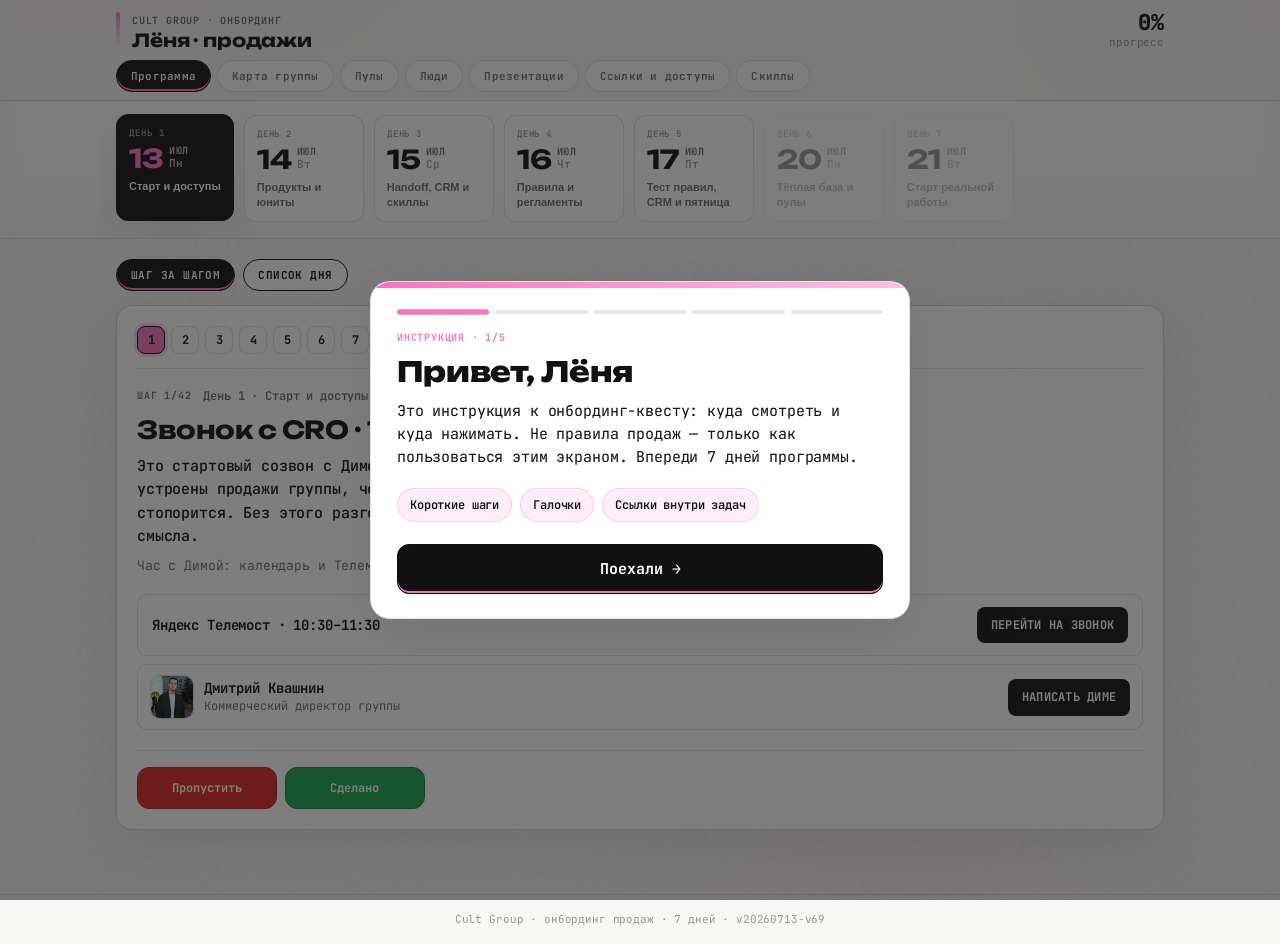
==== commit ce4b945d: "Onboarding: add Cult ALL 2026 deck Full Cult cases presentation in decks hub and day 2 cases step.  " ====
--- a/onboarding-leonid/index.html
+++ b/onboarding-leonid/index.html
@@ -9,7 +9,7 @@
   <link rel="preconnect" href="https://fonts.googleapis.com" />
   <link rel="preconnect" href="https://fonts.gstatic.com" crossorigin />
   <link href="https://fonts.googleapis.com/css2?family=JetBrains+Mono:wght@400;500;600;700;800&family=Unbounded:wght@500;700;800&display=swap" rel="stylesheet" />
-  <link rel="stylesheet" href="styles.css?v=20260713-v68" />
+  <link rel="stylesheet" href="styles.css?v=20260713-v69" />
 </head>
 <body>
   <div id="loadError" class="load-error" hidden>
@@ -93,6 +93,6 @@
     </div>
   </div>
 
-  <script src="app.js?v=20260713-v68"></script>
+  <script src="app.js?v=20260713-v69"></script>
 </body>
 </html>
